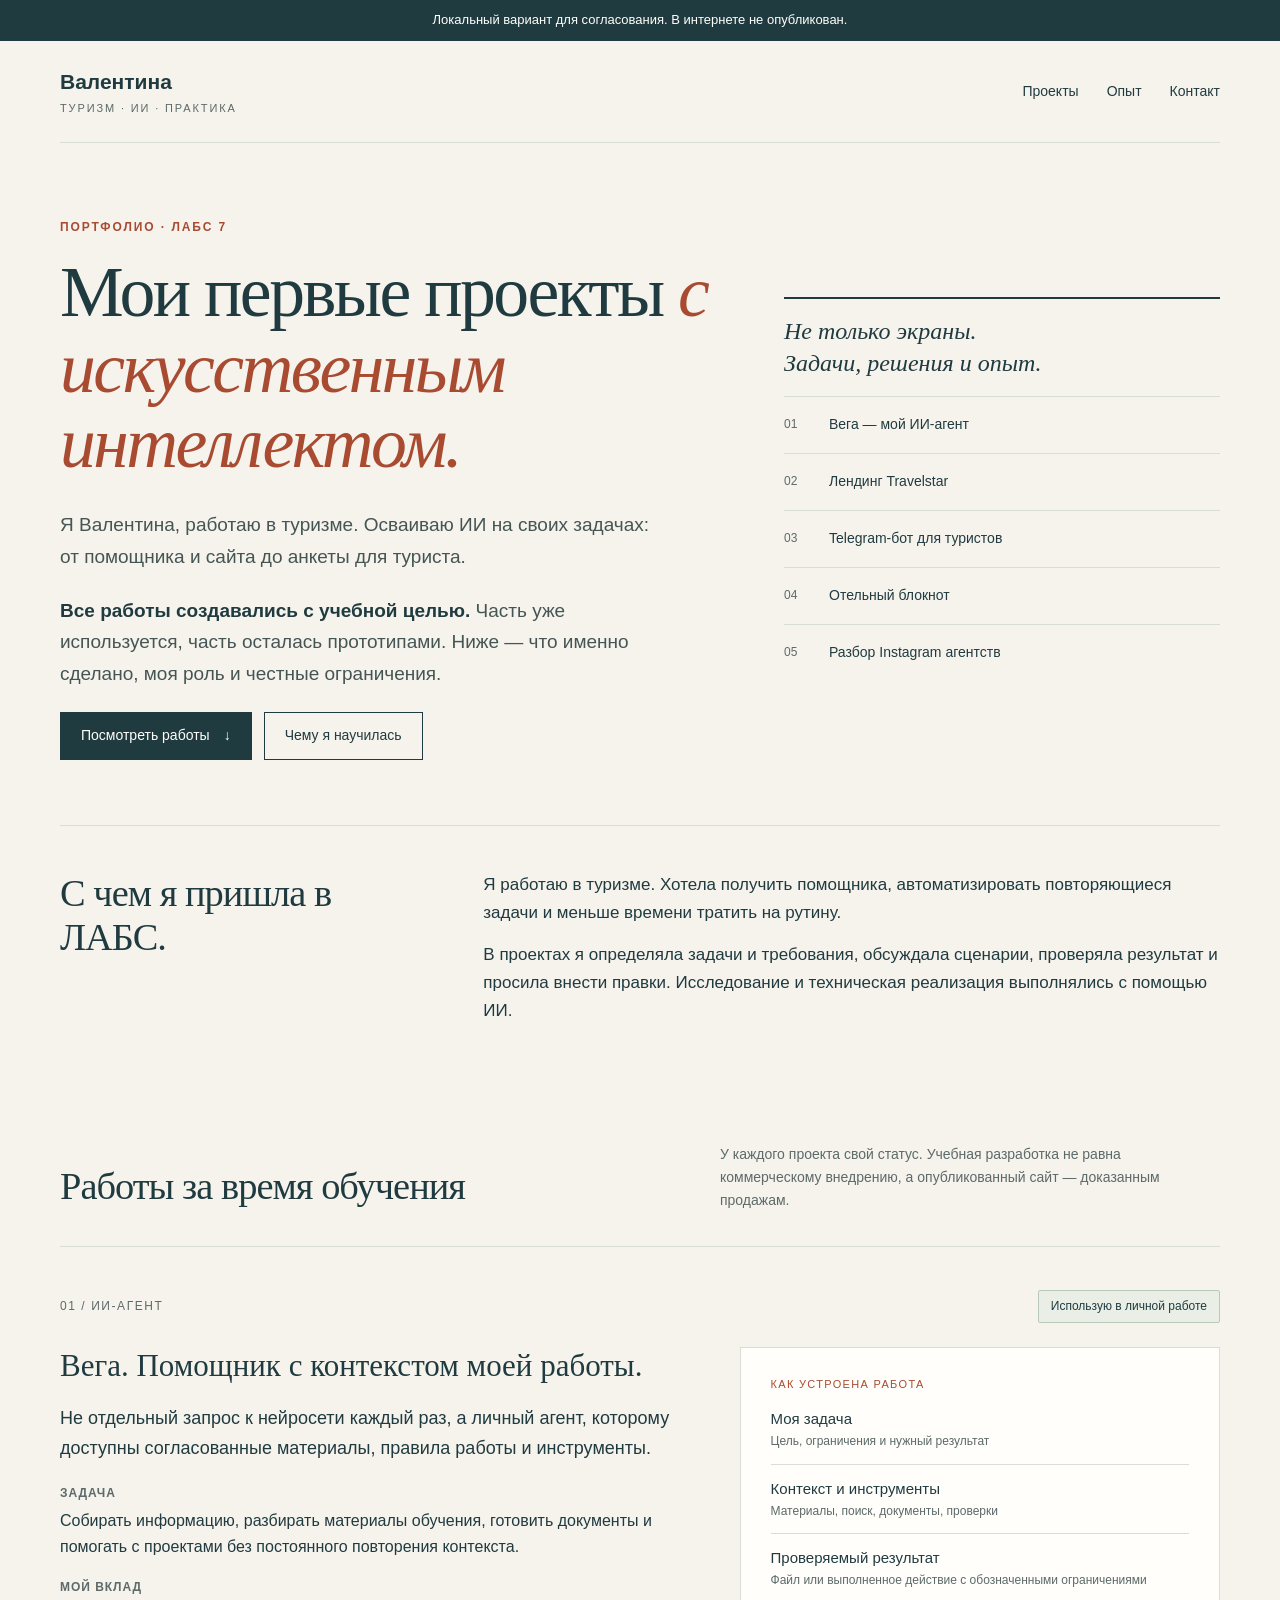
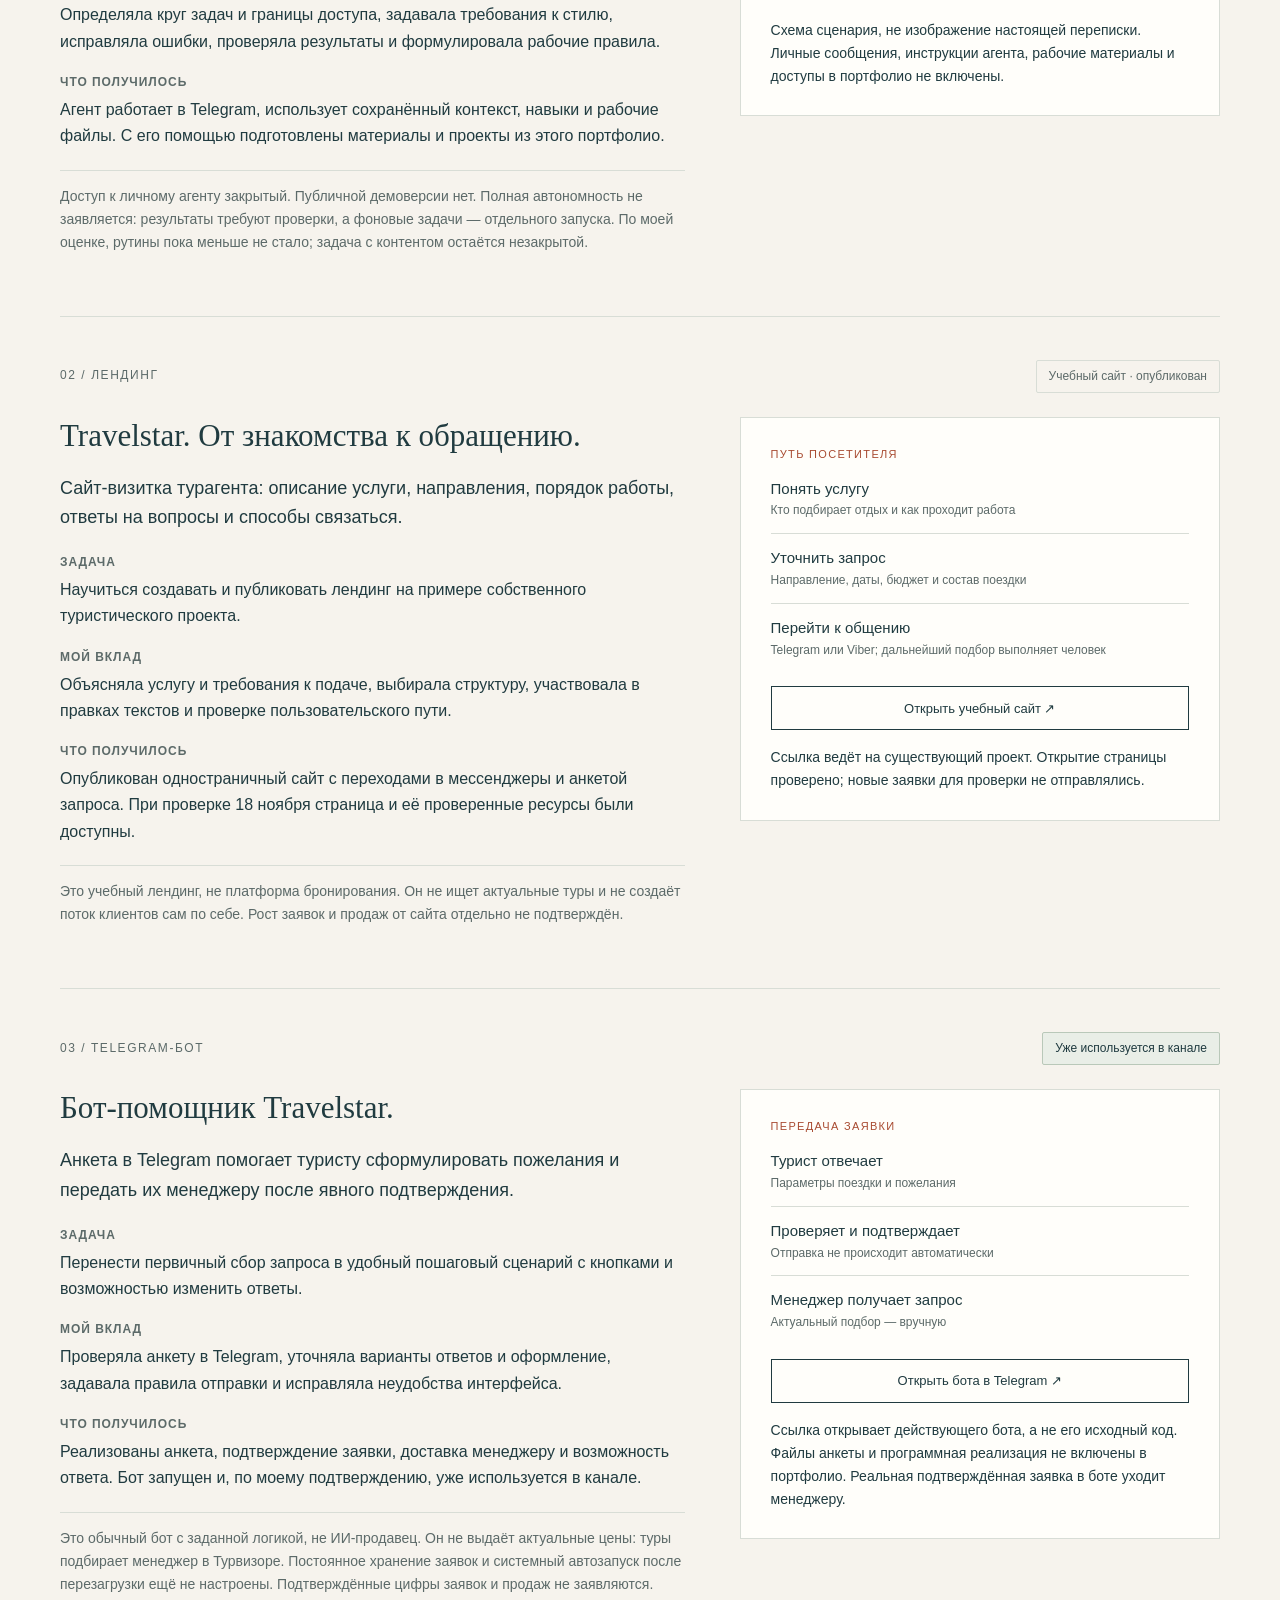
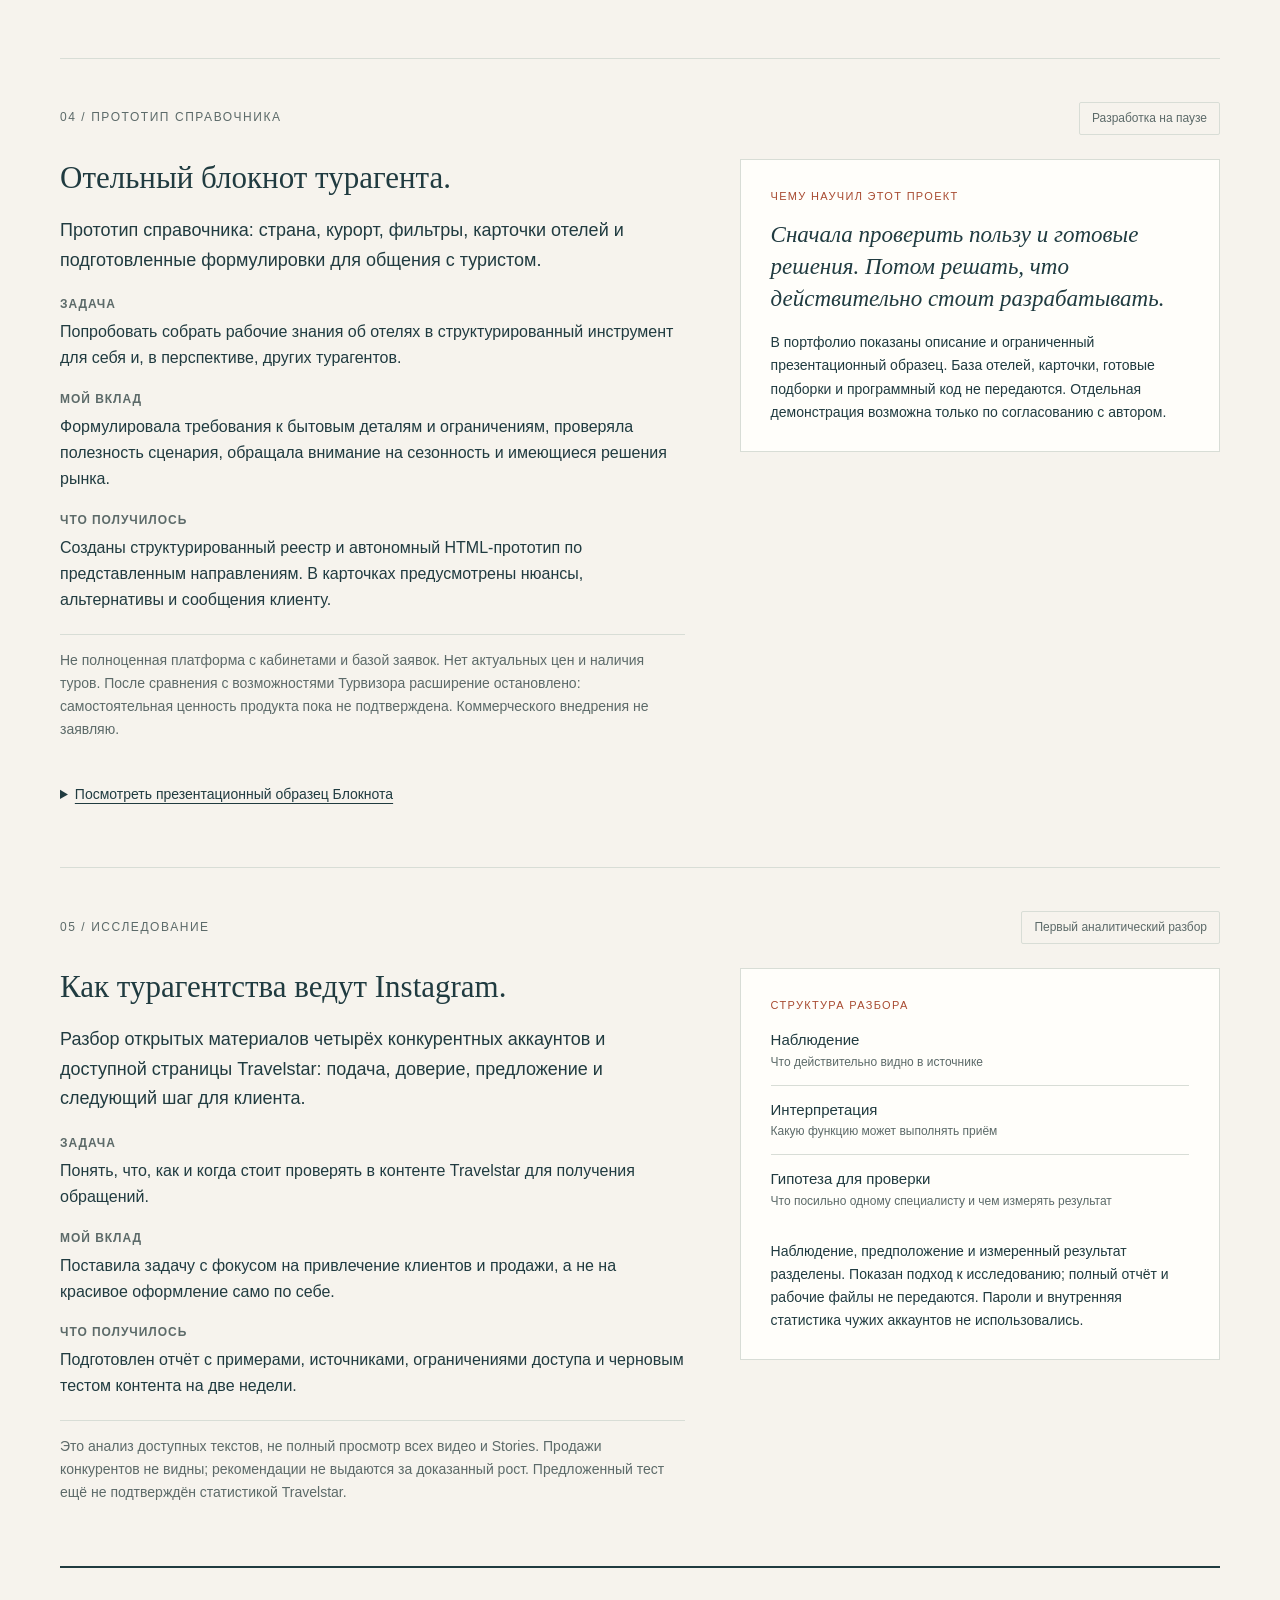
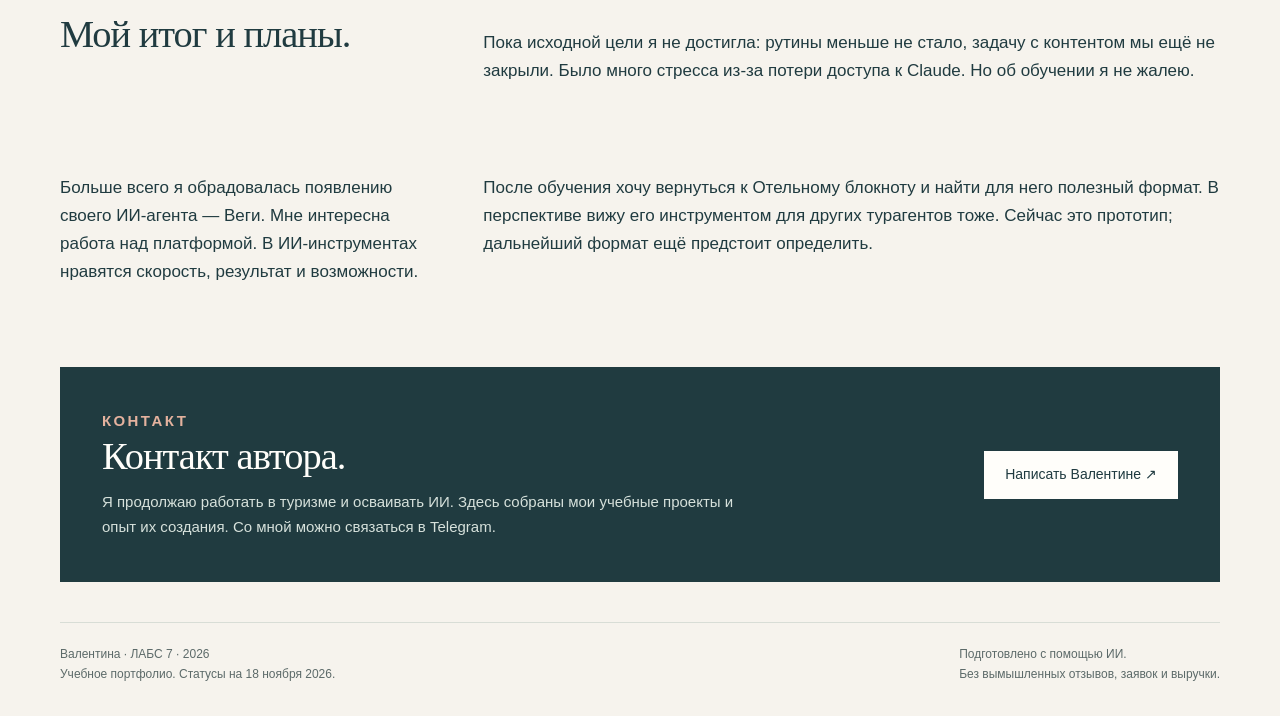
==== portfolio/index.html @ d94710d6 "Publish Valentina LABS 7 educational portfolio" ====
<!DOCTYPE html>
<html lang="ru">
<head>
<meta charset="UTF-8">
<meta name="viewport" content="width=device-width, initial-scale=1">
<meta name="robots" content="noindex,nofollow">
<meta name="description" content="Учебное портфолио Валентины: ИИ-агент, лендинг Travelstar, Telegram-бот, прототип справочника и исследование Instagram.">
<title>Валентина — проекты с ИИ · ЛАБС 7</title>
<style>
:root{--paper:#f6f3ed;--white:#fffefa;--ink:#203b40;--muted:#5c6a69;--line:#d8ddd6;--accent:#a84b31;--soft:#e9eee7;--serif:Georgia,'Times New Roman',serif;--sans:'Aptos','Segoe UI',Arial,sans-serif}*{box-sizing:border-box}html{scroll-behavior:smooth;scroll-padding-top:28px}body{margin:0;color:var(--ink);background:var(--paper);font:17px/1.65 var(--sans)}a{color:inherit;text-underline-offset:.25em}a:focus-visible,summary:focus-visible{outline:3px solid var(--accent);outline-offset:5px}a:hover{text-decoration-color:var(--accent)}.wrap{width:min(1160px,calc(100% - 64px));margin:auto}.review{background:var(--ink);color:#fffefa;padding:10px 24px;text-align:center;font-size:13px;line-height:1.6}.review a{display:inline-block;padding:0 8px}header{display:flex;align-items:center;justify-content:space-between;gap:24px;padding:24px 0;border-bottom:1px solid var(--line)}.brand{font-size:21px;font-weight:600;text-decoration:none}.brand span{display:block;font-size:11px;letter-spacing:.17em;text-transform:uppercase;color:var(--muted);font-weight:400}nav{display:flex;gap:28px;font-size:14px}nav a{display:flex;align-items:center;min-height:44px;text-decoration:none}.hero{display:grid;grid-template-columns:1.5fr 1fr;gap:70px;padding:75px 0 65px;align-items:center}.eyebrow{font-size:12px;font-weight:600;letter-spacing:.16em;text-transform:uppercase;color:var(--accent);margin:0 0 18px}h1{font:normal clamp(43px,5.6vw,75px)/1.05 var(--serif);letter-spacing:-.035em;margin:0 0 28px;max-width:720px}h1 em{font-weight:400;color:var(--accent)}.lead{font-size:19px;max-width:610px;margin:0 0 23px;color:#445554}.lead strong{font-weight:600;color:var(--ink)}.action{display:inline-flex;gap:14px;align-items:center;justify-content:center;min-height:48px;padding:10px 20px;border:1px solid var(--ink);font-size:14px;text-decoration:none;line-height:1.5}.action.primary{color:var(--white);background:var(--ink)}.action:hover{background:var(--soft);color:var(--ink)}.actions{display:flex;gap:12px;flex-wrap:wrap;margin-top:22px}.hero-index{border-top:2px solid var(--ink);padding-top:16px}.hero-index>p{font:italic 24px/1.35 var(--serif);margin:0 0 16px}.index-item{display:grid;grid-template-columns:30px 1fr;align-items:center;gap:15px;border-top:1px solid var(--line);min-height:57px;text-decoration:none;font-size:14px}.index-item small{color:var(--muted);font-size:12px}.intro{display:grid;grid-template-columns:1fr 2fr;gap:55px;padding:45px 0;border-top:1px solid var(--line)}h2{font:normal clamp(31px,3vw,43px)/1.15 var(--serif);letter-spacing:-.025em;margin:0 0 18px}h3{font:normal 31px/1.2 var(--serif);margin:0 0 20px}.intro p{margin:0 0 14px}.small{font-size:14px;color:var(--muted)}.projects-heading{padding:45px 0 20px;display:flex;justify-content:space-between;align-items:end;gap:30px}.projects-heading p{max-width:500px;font-size:14px;color:var(--muted)}article{border-top:1px solid var(--line);padding:43px 0 48px;scroll-margin-top:20px}.case-top{display:flex;align-items:center;justify-content:space-between;gap:20px;margin-bottom:24px}.case-number{font-size:12px;letter-spacing:.13em;text-transform:uppercase;color:var(--muted)}.badge{font-size:12px;line-height:1.4;padding:7px 12px;border:1px solid #b9c8b9;border-radius:2px;background:var(--soft);max-width:280px}.badge.neutral{background:transparent;border-color:var(--line);color:var(--muted)}.case-grid{display:grid;grid-template-columns:1.3fr 1fr;gap:55px}.case-description{font-size:18px;margin:0 0 20px}.case-description strong{font-weight:600}.facts{margin:0}.facts dt{font-size:12px;font-weight:600;letter-spacing:.08em;text-transform:uppercase;color:var(--muted);margin:18px 0 4px}.facts dd{margin:0;font-size:16px}.evidence{background:var(--white);border:1px solid var(--line);padding:27px 30px;align-self:start}.evidence .label{font-size:11px;letter-spacing:.12em;text-transform:uppercase;color:var(--accent);margin:0 0 14px}.flow{margin:0;padding:0;list-style:none}.flow li{position:relative;padding:12px 0;border-top:1px solid var(--line);font-size:15px}.flow li:first-child{border-top:0;padding-top:0}.flow li span{display:block;font-size:12px;color:var(--muted)}.evidence p{font-size:14px;margin:16px 0 0}.evidence blockquote{font:italic 23px/1.4 var(--serif);margin:0}.evidence a{display:inline-flex;align-items:center;min-height:44px;font-size:14px}.evidence .action{display:flex;margin-top:14px;font-size:13px}.limit{font-size:14px;color:var(--muted);margin-top:20px;border-top:1px solid var(--line);padding-top:14px}details{margin-top:20px;font-size:14px}summary{cursor:pointer;min-height:44px;padding:8px 0;text-decoration:underline;text-underline-offset:.25em}details p{margin:10px 0}.learning{padding:44px 0;border-top:2px solid var(--ink);display:grid;grid-template-columns:1fr 2fr;gap:55px}.learning ol{margin:0;padding-left:20px}.learning li{padding:0 0 12px 6px}.learning strong{font-weight:600}.contact{background:var(--ink);color:var(--white);padding:42px;margin:20px 0 40px;display:flex;align-items:center;justify-content:space-between;gap:30px}.contact h2{margin:0 0 12px}.contact p{margin:0;max-width:650px;font-size:15px;color:#d6e1db}.contact a{background:var(--white);color:var(--ink);border-color:var(--white);white-space:nowrap}footer{border-top:1px solid var(--line);padding:22px 0 32px;display:flex;justify-content:space-between;gap:24px;color:var(--muted);font-size:12px}footer p{margin:0}#review-note{padding:24px;border:1px dashed #a7b5ad;background:#eef0e9;font-size:14px;margin-bottom:35px}#review-note h3{font-family:var(--sans);font-size:17px;font-weight:600;margin:0 0 10px}#review-note p{margin:8px 0}#review-note a{display:inline-flex;align-items:center;min-height:44px}.for-print{display:none}@media(max-width:780px){.wrap{width:calc(100% - 36px)}header{gap:12px;padding:18px 0}nav{gap:14px;font-size:12px}.brand{font-size:19px}.hero{grid-template-columns:1fr;gap:35px;padding:44px 0 36px}.lead{font-size:17px}.intro,.learning{grid-template-columns:1fr;gap:12px;padding:30px 0}.projects-heading{display:block;padding:30px 0 12px}.case-grid{grid-template-columns:1fr;gap:24px}h3{font-size:28px}.case-top{align-items:start;gap:12px}.badge{max-width:180px}.evidence{padding:23px}article{padding:30px 0 35px}.contact{display:block;padding:28px 23px}.contact a{margin-top:22px}footer{display:block}footer p+p{margin-top:9px}.review{padding:9px 15px;text-align:left}.actions .action{flex:1 1 170px}.index-item{min-height:52px}}@media(prefers-reduced-motion:reduce){html{scroll-behavior:auto}}@media print{body{background:white;font-size:12pt;color:#162b30}.wrap{width:100%}.review,#review-note,nav,.actions,.contact{display:none}.hero{padding:20px 0;gap:30px}.hero-index{display:none}.hero,.intro,.case-grid,.learning{display:block}.evidence{margin-top:20px}article{break-inside:avoid}.case-description{font-size:13pt}h1{font-size:32pt}h2{font-size:25pt}.small,.limit,footer{font-size:10pt}details{display:block}.for-print{display:block}}
.notebook-sample{margin-top:16px;display:grid;gap:15px}.sample-slide{padding:30px;background:var(--white);border:1px solid var(--line)}.sample-slide h3{font-size:30px}.sample-cover{background:#142c46;color:#fffefa;border-color:#142c46;min-height:240px;display:flex;flex-direction:column;justify-content:center}.sample-cover h3{font-size:44px}.sample-kicker{font:600 11px/1.5 var(--sans);letter-spacing:.13em;text-transform:uppercase;color:#9b6540;margin:0 0 14px}.sample-cover .sample-kicker{color:#e5c393}.sample-places{display:grid;grid-template-columns:1fr 1fr;gap:16px 28px}.sample-place{border-top:1px solid var(--line);padding-top:12px}.sample-place b,.sample-place span{display:block}.sample-place span{font-size:14px;margin-top:4px}.sample-foot{font-size:12px;opacity:.8;margin-top:20px}.sample-flow{margin:0 0 18px;padding-left:20px}.sample-flow li{padding:5px 0}@media(max-width:600px){.sample-places{grid-template-columns:1fr}.sample-slide{padding:23px}.sample-cover h3{font-size:35px}}
</style>
</head>
<body>
<div class="review">Локальный вариант для согласования. В интернете не опубликован. </div>
<div class="wrap">
<header><a class="brand" href="#top">Валентина<span>Туризм · ИИ · практика</span></a><nav aria-label="Навигация"><a href="#projects">Проекты</a><a href="#learning">Опыт</a><a href="#contact">Контакт</a></nav></header>
<main id="top">
<section class="hero" aria-labelledby="hero-title"><div><p class="eyebrow">Портфолио · ЛАБС 7</p><h1 id="hero-title">Мои первые проекты <em>с искусственным интеллектом.</em></h1><p class="lead">Я Валентина, работаю в туризме. Осваиваю ИИ на своих задачах: от помощника и сайта до анкеты для туриста.</p><p class="lead"><strong>Все работы создавались с учебной целью.</strong> Часть уже используется, часть осталась прототипами. Ниже — что именно сделано, моя роль и честные ограничения.</p><div class="actions"><a class="action primary" href="#projects">Посмотреть работы <span aria-hidden="true">↓</span></a><a class="action" href="#learning">Чему я научилась</a></div></div><aside class="hero-index" aria-label="Состав портфолио"><p>Не только экраны.<br>Задачи, решения и опыт.</p><a class="index-item" href="#case-vega"><small>01</small><span>Вега — мой ИИ-агент</span></a><a class="index-item" href="#case-site"><small>02</small><span>Лендинг Travelstar</span></a><a class="index-item" href="#case-bot"><small>03</small><span>Telegram-бот для туристов</span></a><a class="index-item" href="#case-notebook"><small>04</small><span>Отельный блокнот</span></a><a class="index-item" href="#case-research"><small>05</small><span>Разбор Instagram агентств</span></a></aside></section>
<section class="intro" aria-labelledby="about-title"><h2 id="about-title">С чем я пришла в ЛАБС.</h2><div><p>Я работаю в туризме. Хотела получить помощника, автоматизировать повторяющиеся задачи и меньше времени тратить на рутину.</p><p>В проектах я определяла задачи и требования, обсуждала сценарии, проверяла результат и просила внести правки. Исследование и техническая реализация выполнялись с помощью ИИ.</p></div></section>
<div class="projects-heading" id="projects"><h2>Работы за время обучения</h2><p>У каждого проекта свой статус. Учебная разработка не равна коммерческому внедрению, а опубликованный сайт — доказанным продажам.</p></div>
<article id="case-vega" aria-labelledby="vega-title"><div class="case-top"><span class="case-number">01 / ИИ-агент</span><span class="badge">Использую в личной работе</span></div><div class="case-grid"><div><h3 id="vega-title">Вега. Помощник с контекстом моей работы.</h3><p class="case-description">Не отдельный запрос к нейросети каждый раз, а личный агент, которому доступны согласованные материалы, правила работы и инструменты.</p><dl class="facts"><dt>Задача</dt><dd>Собирать информацию, разбирать материалы обучения, готовить документы и помогать с проектами без постоянного повторения контекста.</dd><dt>Мой вклад</dt><dd>Определяла круг задач и границы доступа, задавала требования к стилю, исправляла ошибки, проверяла результаты и формулировала рабочие правила.</dd><dt>Что получилось</dt><dd>Агент работает в Telegram, использует сохранённый контекст, навыки и рабочие файлы. С его помощью подготовлены материалы и проекты из этого портфолио.</dd></dl><p class="limit">Доступ к личному агенту закрытый. Публичной демоверсии нет. Полная автономность не заявляется: результаты требуют проверки, а фоновые задачи — отдельного запуска. По моей оценке, рутины пока меньше не стало; задача с контентом остаётся незакрытой.</p></div><aside class="evidence"><p class="label">Как устроена работа</p><ol class="flow"><li>Моя задача<span>Цель, ограничения и нужный результат</span></li><li>Контекст и инструменты<span>Материалы, поиск, документы, проверки</span></li><li>Проверяемый результат<span>Файл или выполненное действие с обозначенными ограничениями</span></li></ol><p>Схема сценария, не изображение настоящей переписки. Личные сообщения, инструкции агента, рабочие материалы и доступы в портфолио не включены.</p></aside></div></article>
<article id="case-site" aria-labelledby="site-title"><div class="case-top"><span class="case-number">02 / Лендинг</span><span class="badge neutral">Учебный сайт · опубликован</span></div><div class="case-grid"><div><h3 id="site-title">Travelstar. От знакомства к обращению.</h3><p class="case-description">Сайт-визитка турагента: описание услуги, направления, порядок работы, ответы на вопросы и способы связаться.</p><dl class="facts"><dt>Задача</dt><dd>Научиться создавать и публиковать лендинг на примере собственного туристического проекта.</dd><dt>Мой вклад</dt><dd>Объясняла услугу и требования к подаче, выбирала структуру, участвовала в правках текстов и проверке пользовательского пути.</dd><dt>Что получилось</dt><dd>Опубликован одностраничный сайт с переходами в мессенджеры и анкетой запроса. При проверке 18 ноября страница и её проверенные ресурсы были доступны.</dd></dl><p class="limit">Это учебный лендинг, не платформа бронирования. Он не ищет актуальные туры и не создаёт поток клиентов сам по себе. Рост заявок и продаж от сайта отдельно не подтверждён.</p></div><aside class="evidence"><p class="label">Путь посетителя</p><ol class="flow"><li>Понять услугу<span>Кто подбирает отдых и как проходит работа</span></li><li>Уточнить запрос<span>Направление, даты, бюджет и состав поездки</span></li><li>Перейти к общению<span>Telegram или Viber; дальнейший подбор выполняет человек</span></li></ol><a class="action" href="https://travelstarby.github.io/travelstar/" target="_blank" rel="noopener noreferrer">Открыть учебный сайт ↗</a><p>Ссылка ведёт на существующий проект. Открытие страницы проверено; новые заявки для проверки не отправлялись.</p></aside></div></article>
<article id="case-bot" aria-labelledby="bot-title"><div class="case-top"><span class="case-number">03 / Telegram-бот</span><span class="badge">Уже используется в канале</span></div><div class="case-grid"><div><h3 id="bot-title">Бот-помощник Travelstar.</h3><p class="case-description">Анкета в Telegram помогает туристу сформулировать пожелания и передать их менеджеру после явного подтверждения.</p><dl class="facts"><dt>Задача</dt><dd>Перенести первичный сбор запроса в удобный пошаговый сценарий с кнопками и возможностью изменить ответы.</dd><dt>Мой вклад</dt><dd>Проверяла анкету в Telegram, уточняла варианты ответов и оформление, задавала правила отправки и исправляла неудобства интерфейса.</dd><dt>Что получилось</dt><dd>Реализованы анкета, подтверждение заявки, доставка менеджеру и возможность ответа. Бот запущен и, по моему подтверждению, уже используется в канале.</dd></dl><p class="limit">Это обычный бот с заданной логикой, не ИИ-продавец. Он не выдаёт актуальные цены: туры подбирает менеджер в Турвизоре. Постоянное хранение заявок и системный автозапуск после перезагрузки ещё не настроены. Подтверждённые цифры заявок и продаж не заявляются.</p></div><aside class="evidence"><p class="label">Передача заявки</p><ol class="flow"><li>Турист отвечает<span>Параметры поездки и пожелания</span></li><li>Проверяет и подтверждает<span>Отправка не происходит автоматически</span></li><li>Менеджер получает запрос<span>Актуальный подбор — вручную</span></li></ol><a class="action" href="https://t.me/travelstar_by_bot" target="_blank" rel="noopener noreferrer">Открыть бота в Telegram ↗</a><p>Ссылка открывает действующего бота, а не его исходный код. Файлы анкеты и программная реализация не включены в портфолио. Реальная подтверждённая заявка в боте уходит менеджеру.</p></aside></div></article>
<article id="case-notebook" aria-labelledby="notebook-title"><div class="case-top"><span class="case-number">04 / Прототип справочника</span><span class="badge neutral">Разработка на паузе</span></div><div class="case-grid"><div><h3 id="notebook-title">Отельный блокнот турагента.</h3><p class="case-description">Прототип справочника: страна, курорт, фильтры, карточки отелей и подготовленные формулировки для общения с туристом.</p><dl class="facts"><dt>Задача</dt><dd>Попробовать собрать рабочие знания об отелях в структурированный инструмент для себя и, в перспективе, других турагентов.</dd><dt>Мой вклад</dt><dd>Формулировала требования к бытовым деталям и ограничениям, проверяла полезность сценария, обращала внимание на сезонность и имеющиеся решения рынка.</dd><dt>Что получилось</dt><dd>Созданы структурированный реестр и автономный HTML-прототип по представленным направлениям. В карточках предусмотрены нюансы, альтернативы и сообщения клиенту.</dd></dl><p class="limit">Не полноценная платформа с кабинетами и базой заявок. Нет актуальных цен и наличия туров. После сравнения с возможностями Турвизора расширение остановлено: самостоятельная ценность продукта пока не подтверждена. Коммерческого внедрения не заявляю.</p></div><aside class="evidence"><p class="label">Чему научил этот проект</p><blockquote>Сначала проверить пользу и готовые решения. Потом решать, что действительно стоит разрабатывать.</blockquote><p>В портфолио показаны описание и ограниченный презентационный образец. База отелей, карточки, готовые подборки и программный код не передаются. Отдельная демонстрация возможна только по согласованию с автором.</p></aside></div><details id="notebook-showcase"><summary>Посмотреть презентационный образец Блокнота</summary><p class="small">Адаптированная выдержка из ранее подготовленного материала для партнёров. Только концепция и география: без базы, карточек отелей, условий сотрудничества и исходников.</p><div class="notebook-sample"><section class="sample-slide sample-cover"><p class="sample-kicker">Учебный прототип · презентационный образец</p><h3>Блокнот турагента</h3><p>От направления к понятному выбору: кому подходит отель, какие нюансы учесть и что объяснить туристу.</p><p class="sample-foot">Показ подхода к работе, а не передача самого продукта.</p></section><section class="sample-slide"><p class="sample-kicker">Направления в текущем прототипе</p><h3>Страны и курорты</h3><div class="sample-places"><div class="sample-place"><b>Египет</b><span>Хургада, Шарм-эль-Шейх</span></div><div class="sample-place"><b>Турция</b><span>Аланья, Белек, Кемер, Сиде</span></div><div class="sample-place"><b>ОАЭ</b><span>Абу-Даби, Аджман, Дубай, Рас-эль-Хайма, Фуджейра, Шарджа</span></div><div class="sample-place"><b>Вьетнам</b><span>Фукуок</span></div><div class="sample-place"><b>Таиланд</b><span>Пхукет</span></div><div class="sample-place"><b>Китай</b><span>Хайнань</span></div></div><p class="sample-foot">Перечень показывает географию существующих материалов, а не полноту охвата каждой страны.</p></section><section class="sample-slide"><p class="sample-kicker">Сценарий и перспектива</p><h3>Как устроен замысел</h3><ol class="sample-flow"><li>Выбрать страну и курорт.</li><li>Отобрать варианты по запросу туриста.</li><li>Посмотреть особенности и ограничения.</li><li>Подготовить понятное объяснение клиенту.</li></ol><p><strong>В перспективе — наполнение других стран и курортов.</strong> Решение о расширении принимается после проверки пользы инструмента; сейчас разработка на паузе.</p><p class="sample-foot">Это направление возможного развития, не обещание готового наполнения.</p></section></div></details></article>
<article id="case-research" aria-labelledby="research-title"><div class="case-top"><span class="case-number">05 / Исследование</span><span class="badge neutral">Первый аналитический разбор</span></div><div class="case-grid"><div><h3 id="research-title">Как турагентства ведут Instagram.</h3><p class="case-description">Разбор открытых материалов четырёх конкурентных аккаунтов и доступной страницы Travelstar: подача, доверие, предложение и следующий шаг для клиента.</p><dl class="facts"><dt>Задача</dt><dd>Понять, что, как и когда стоит проверять в контенте Travelstar для получения обращений.</dd><dt>Мой вклад</dt><dd>Поставила задачу с фокусом на привлечение клиентов и продажи, а не на красивое оформление само по себе.</dd><dt>Что получилось</dt><dd>Подготовлен отчёт с примерами, источниками, ограничениями доступа и черновым тестом контента на две недели.</dd></dl><p class="limit">Это анализ доступных текстов, не полный просмотр всех видео и Stories. Продажи конкурентов не видны; рекомендации не выдаются за доказанный рост. Предложенный тест ещё не подтверждён статистикой Travelstar.</p></div><aside class="evidence"><p class="label">Структура разбора</p><ol class="flow"><li>Наблюдение<span>Что действительно видно в источнике</span></li><li>Интерпретация<span>Какую функцию может выполнять приём</span></li><li>Гипотеза для проверки<span>Что посильно одному специалисту и чем измерять результат</span></li></ol><p>Наблюдение, предположение и измеренный результат разделены. Показан подход к исследованию; полный отчёт и рабочие файлы не передаются. Пароли и внутренняя статистика чужих аккаунтов не использовались.</p></aside></div></article>
<section class="learning" id="learning" aria-labelledby="learning-title"><h2 id="learning-title">Мой итог и планы.</h2><p>Пока исходной цели я не достигла: рутины меньше не стало, задачу с контентом мы ещё не закрыли. Было много стресса из-за потери доступа к Claude. Но об обучении я не жалею.</p><p>Больше всего я обрадовалась появлению своего ИИ-агента — Веги. Мне интересна работа над платформой. В ИИ-инструментах нравятся скорость, результат и возможности.</p><p>После обучения хочу вернуться к Отельному блокноту и найти для него полезный формат. В перспективе вижу его инструментом для других турагентов тоже. Сейчас это прототип; дальнейший формат ещё предстоит определить.</p></section>
<section class="contact" id="contact" aria-labelledby="contact-title"><div><p class="eyebrow" style="color:#e4b29e">Контакт</p><h2 id="contact-title">Контакт автора.</h2><p>Я продолжаю работать в туризме и осваивать ИИ. Здесь собраны мои учебные проекты и опыт их создания. Со мной можно связаться в Telegram.</p></div><a class="action" href="https://t.me/travelstarby" target="_blank" rel="noopener noreferrer">Написать Валентине ↗</a></section>

</main><footer><p>Валентина · ЛАБС 7 · 2026<br>Учебное портфолио. Статусы на 18 ноября 2026.</p><p>Подготовлено с помощью ИИ.<br>Без вымышленных отзывов, заявок и выручки.</p></footer></div>
</body>
</html>
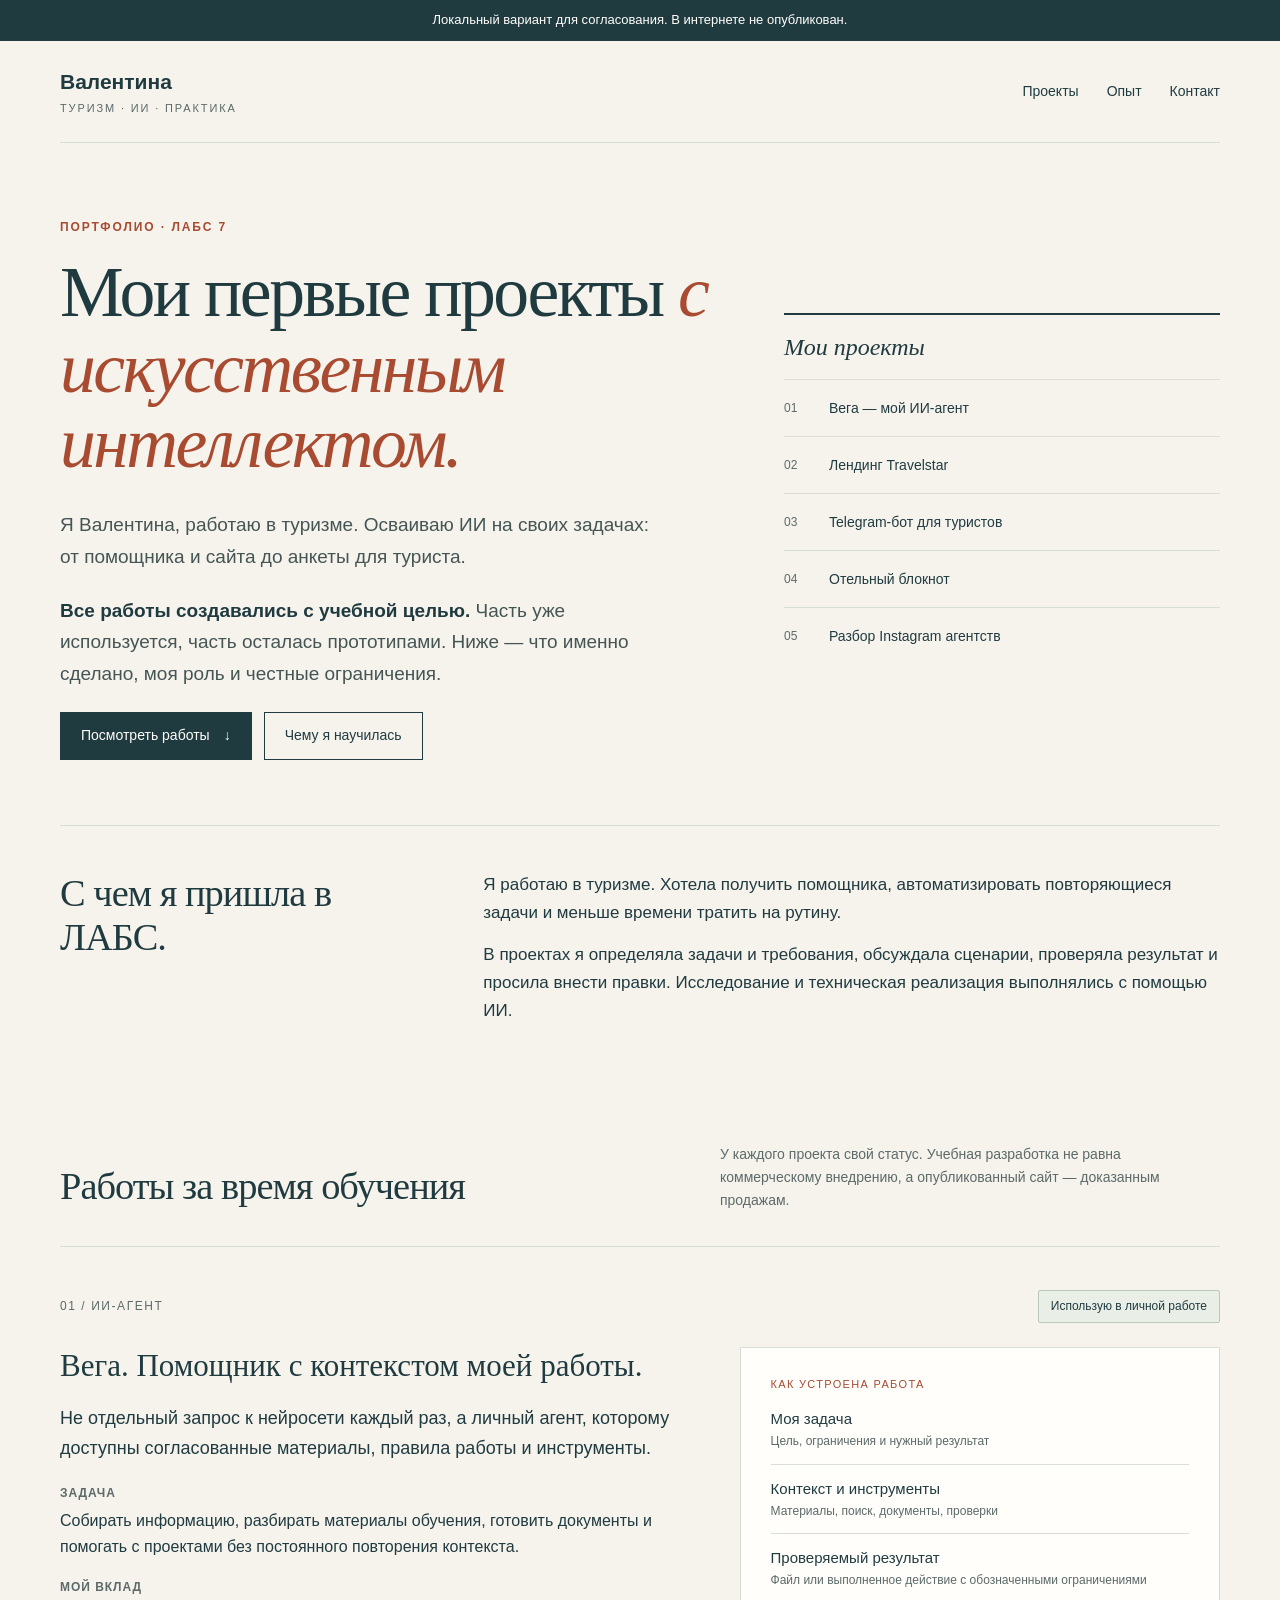
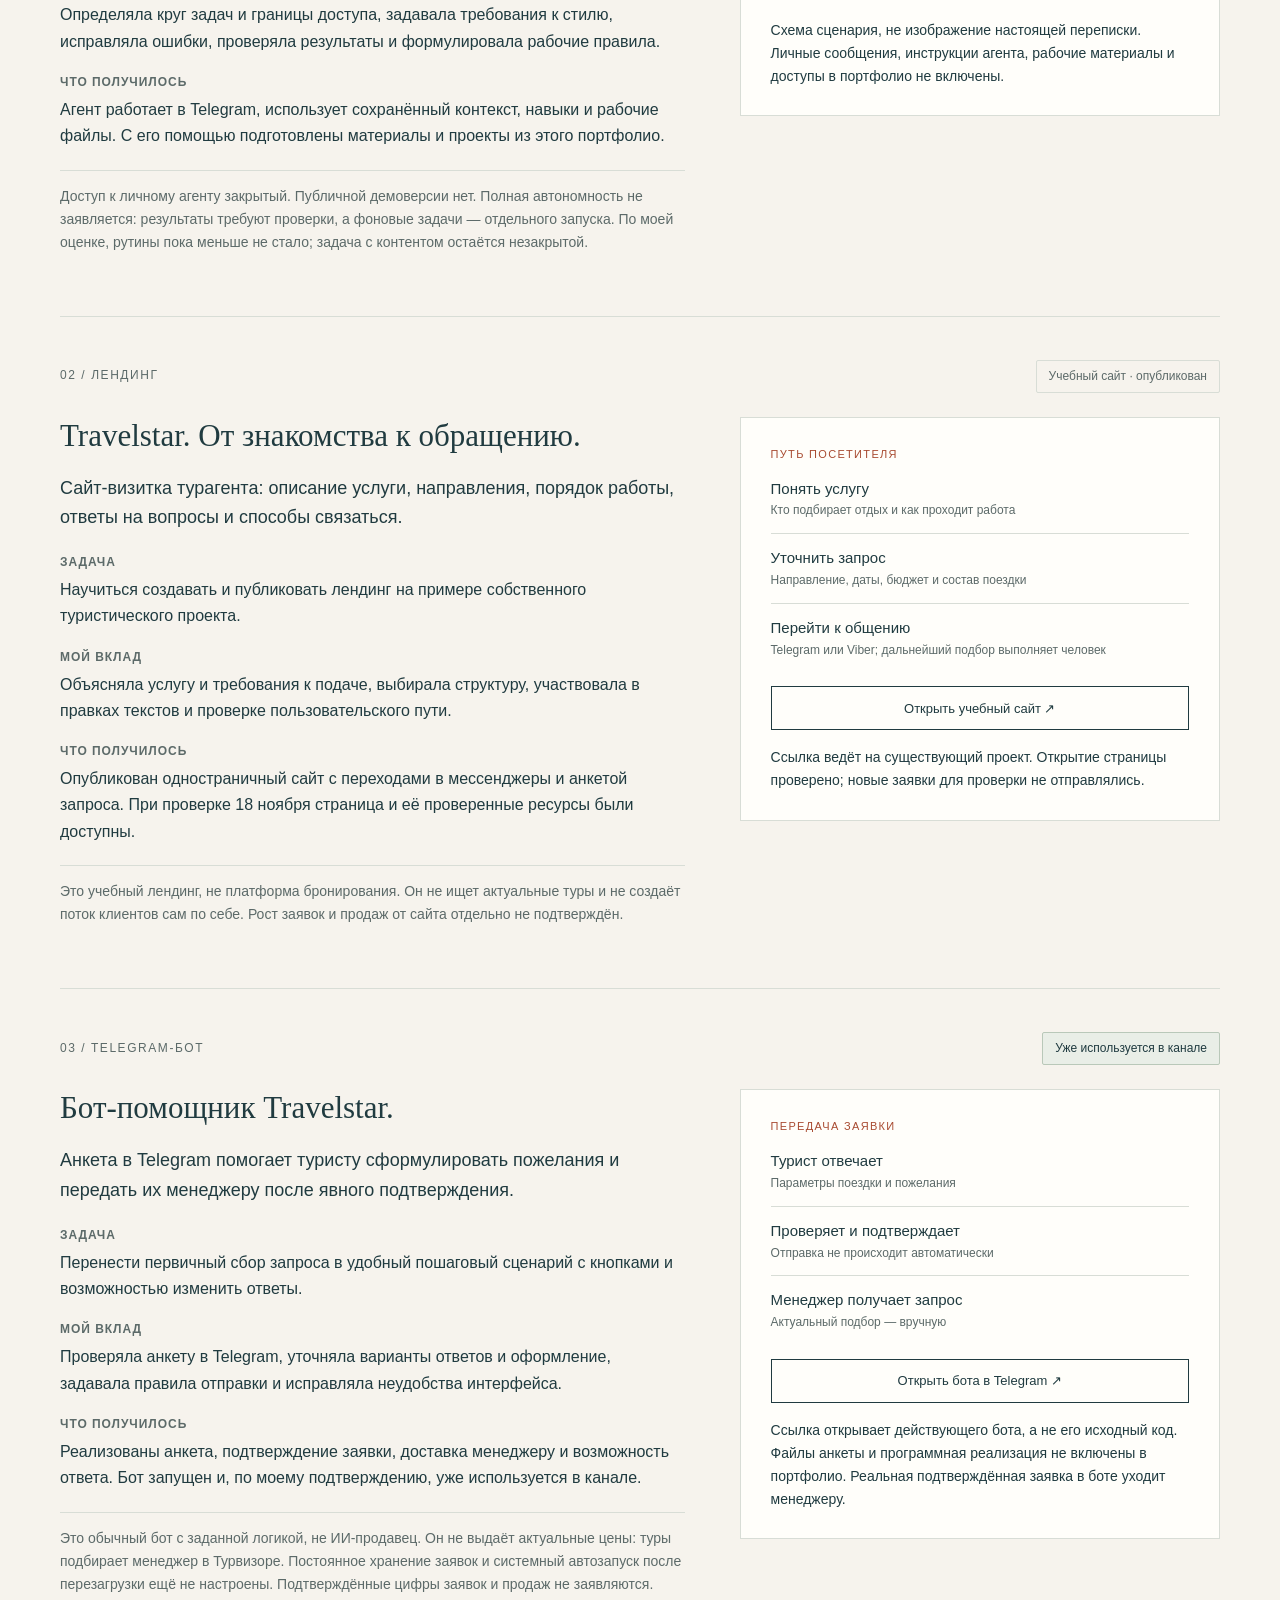
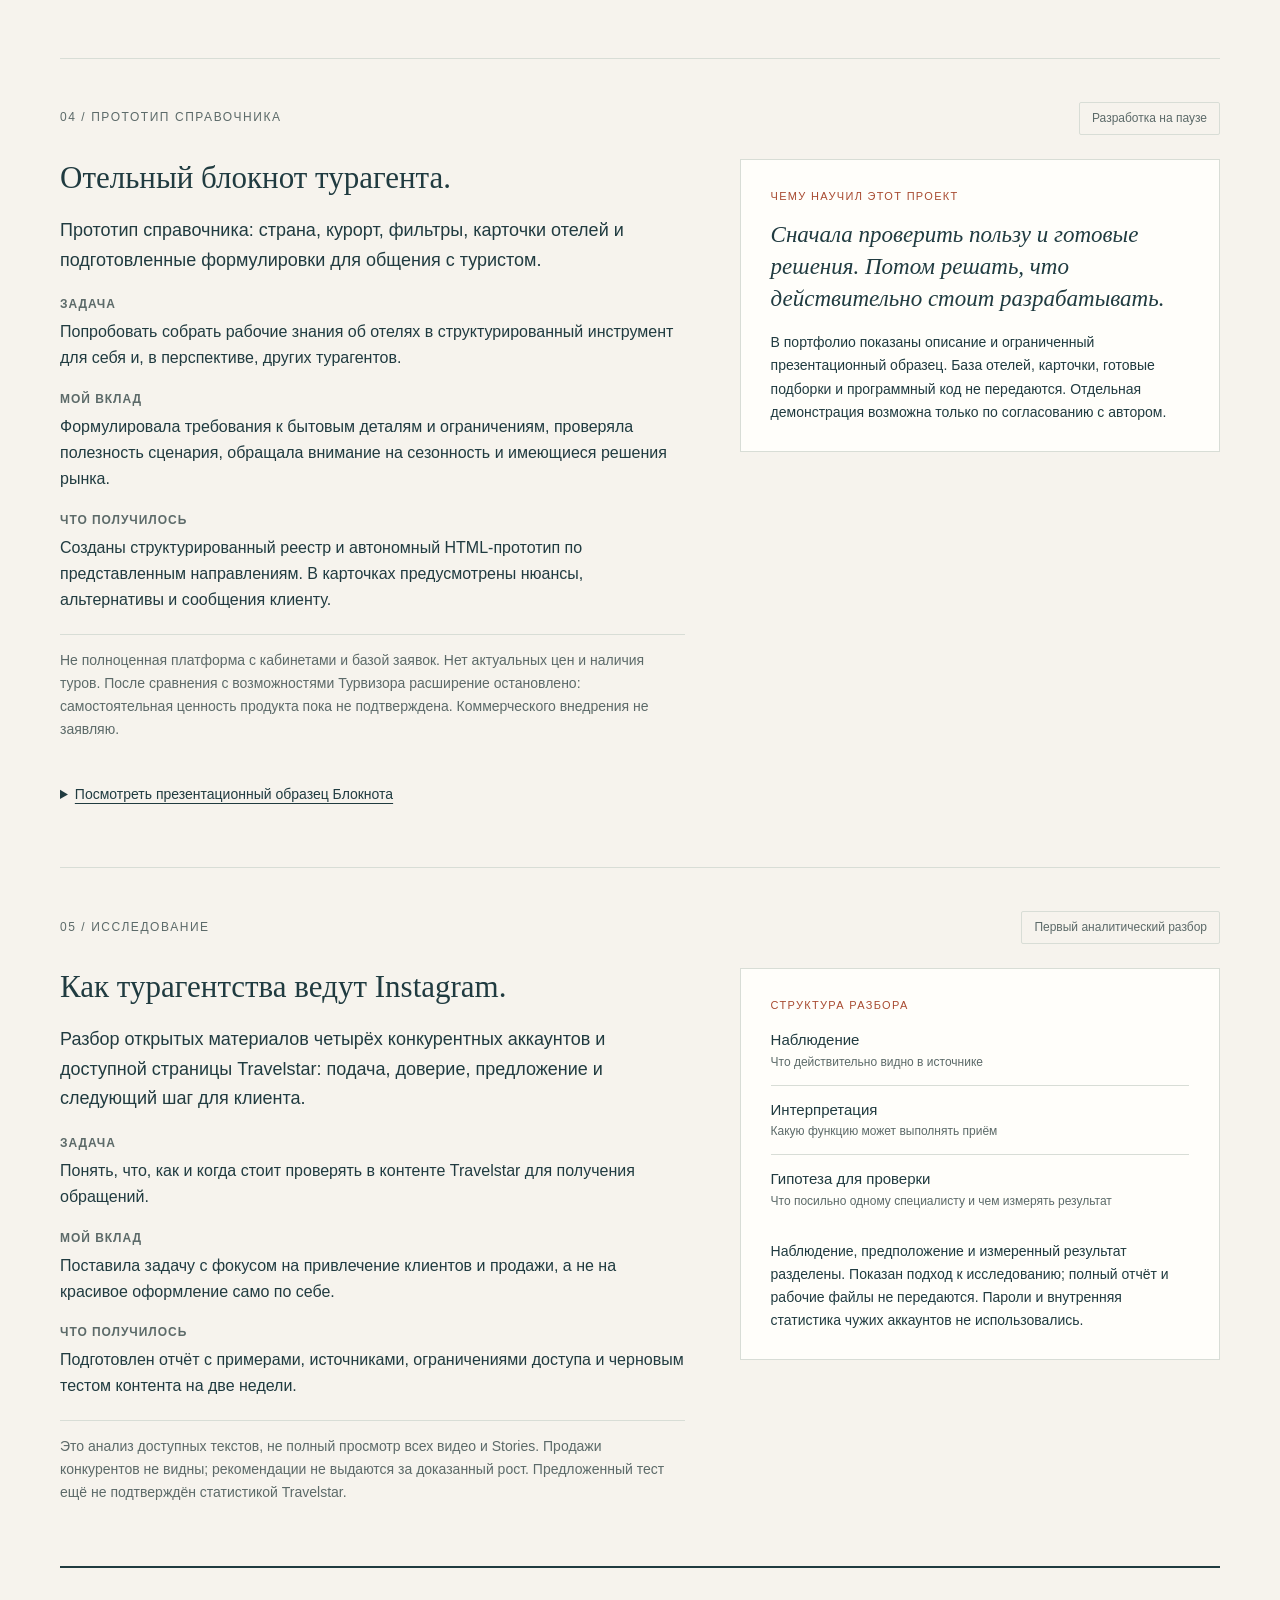
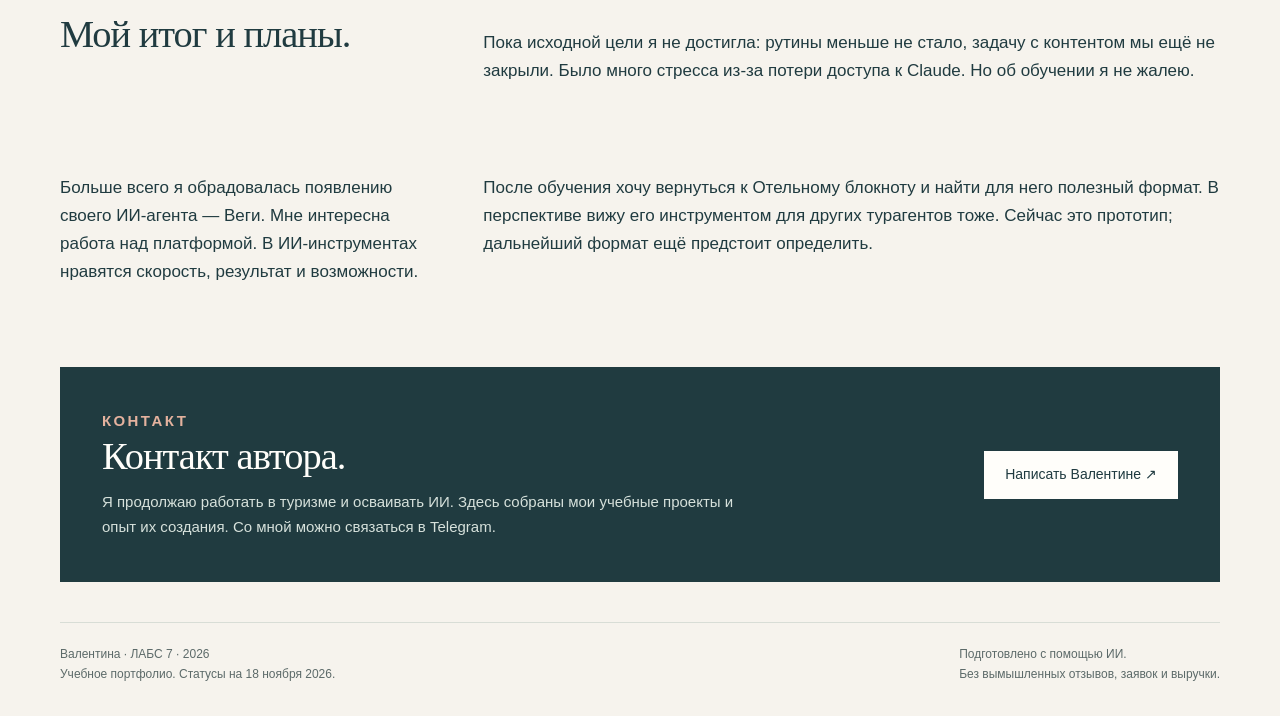
==== commit c10f0bb6: "Simplify portfolio project heading" ====
--- a/portfolio/index.html
+++ b/portfolio/index.html
@@ -16,7 +16,7 @@
 <div class="wrap">
 <header><a class="brand" href="#top">Валентина<span>Туризм · ИИ · практика</span></a><nav aria-label="Навигация"><a href="#projects">Проекты</a><a href="#learning">Опыт</a><a href="#contact">Контакт</a></nav></header>
 <main id="top">
-<section class="hero" aria-labelledby="hero-title"><div><p class="eyebrow">Портфолио · ЛАБС 7</p><h1 id="hero-title">Мои первые проекты <em>с искусственным интеллектом.</em></h1><p class="lead">Я Валентина, работаю в туризме. Осваиваю ИИ на своих задачах: от помощника и сайта до анкеты для туриста.</p><p class="lead"><strong>Все работы создавались с учебной целью.</strong> Часть уже используется, часть осталась прототипами. Ниже — что именно сделано, моя роль и честные ограничения.</p><div class="actions"><a class="action primary" href="#projects">Посмотреть работы <span aria-hidden="true">↓</span></a><a class="action" href="#learning">Чему я научилась</a></div></div><aside class="hero-index" aria-label="Состав портфолио"><p>Не только экраны.<br>Задачи, решения и опыт.</p><a class="index-item" href="#case-vega"><small>01</small><span>Вега — мой ИИ-агент</span></a><a class="index-item" href="#case-site"><small>02</small><span>Лендинг Travelstar</span></a><a class="index-item" href="#case-bot"><small>03</small><span>Telegram-бот для туристов</span></a><a class="index-item" href="#case-notebook"><small>04</small><span>Отельный блокнот</span></a><a class="index-item" href="#case-research"><small>05</small><span>Разбор Instagram агентств</span></a></aside></section>
+<section class="hero" aria-labelledby="hero-title"><div><p class="eyebrow">Портфолио · ЛАБС 7</p><h1 id="hero-title">Мои первые проекты <em>с искусственным интеллектом.</em></h1><p class="lead">Я Валентина, работаю в туризме. Осваиваю ИИ на своих задачах: от помощника и сайта до анкеты для туриста.</p><p class="lead"><strong>Все работы создавались с учебной целью.</strong> Часть уже используется, часть осталась прототипами. Ниже — что именно сделано, моя роль и честные ограничения.</p><div class="actions"><a class="action primary" href="#projects">Посмотреть работы <span aria-hidden="true">↓</span></a><a class="action" href="#learning">Чему я научилась</a></div></div><aside class="hero-index" aria-label="Состав портфолио"><p>Мои проекты</p><a class="index-item" href="#case-vega"><small>01</small><span>Вега — мой ИИ-агент</span></a><a class="index-item" href="#case-site"><small>02</small><span>Лендинг Travelstar</span></a><a class="index-item" href="#case-bot"><small>03</small><span>Telegram-бот для туристов</span></a><a class="index-item" href="#case-notebook"><small>04</small><span>Отельный блокнот</span></a><a class="index-item" href="#case-research"><small>05</small><span>Разбор Instagram агентств</span></a></aside></section>
 <section class="intro" aria-labelledby="about-title"><h2 id="about-title">С чем я пришла в ЛАБС.</h2><div><p>Я работаю в туризме. Хотела получить помощника, автоматизировать повторяющиеся задачи и меньше времени тратить на рутину.</p><p>В проектах я определяла задачи и требования, обсуждала сценарии, проверяла результат и просила внести правки. Исследование и техническая реализация выполнялись с помощью ИИ.</p></div></section>
 <div class="projects-heading" id="projects"><h2>Работы за время обучения</h2><p>У каждого проекта свой статус. Учебная разработка не равна коммерческому внедрению, а опубликованный сайт — доказанным продажам.</p></div>
 <article id="case-vega" aria-labelledby="vega-title"><div class="case-top"><span class="case-number">01 / ИИ-агент</span><span class="badge">Использую в личной работе</span></div><div class="case-grid"><div><h3 id="vega-title">Вега. Помощник с контекстом моей работы.</h3><p class="case-description">Не отдельный запрос к нейросети каждый раз, а личный агент, которому доступны согласованные материалы, правила работы и инструменты.</p><dl class="facts"><dt>Задача</dt><dd>Собирать информацию, разбирать материалы обучения, готовить документы и помогать с проектами без постоянного повторения контекста.</dd><dt>Мой вклад</dt><dd>Определяла круг задач и границы доступа, задавала требования к стилю, исправляла ошибки, проверяла результаты и формулировала рабочие правила.</dd><dt>Что получилось</dt><dd>Агент работает в Telegram, использует сохранённый контекст, навыки и рабочие файлы. С его помощью подготовлены материалы и проекты из этого портфолио.</dd></dl><p class="limit">Доступ к личному агенту закрытый. Публичной демоверсии нет. Полная автономность не заявляется: результаты требуют проверки, а фоновые задачи — отдельного запуска. По моей оценке, рутины пока меньше не стало; задача с контентом остаётся незакрытой.</p></div><aside class="evidence"><p class="label">Как устроена работа</p><ol class="flow"><li>Моя задача<span>Цель, ограничения и нужный результат</span></li><li>Контекст и инструменты<span>Материалы, поиск, документы, проверки</span></li><li>Проверяемый результат<span>Файл или выполненное действие с обозначенными ограничениями</span></li></ol><p>Схема сценария, не изображение настоящей переписки. Личные сообщения, инструкции агента, рабочие материалы и доступы в портфолио не включены.</p></aside></div></article>
